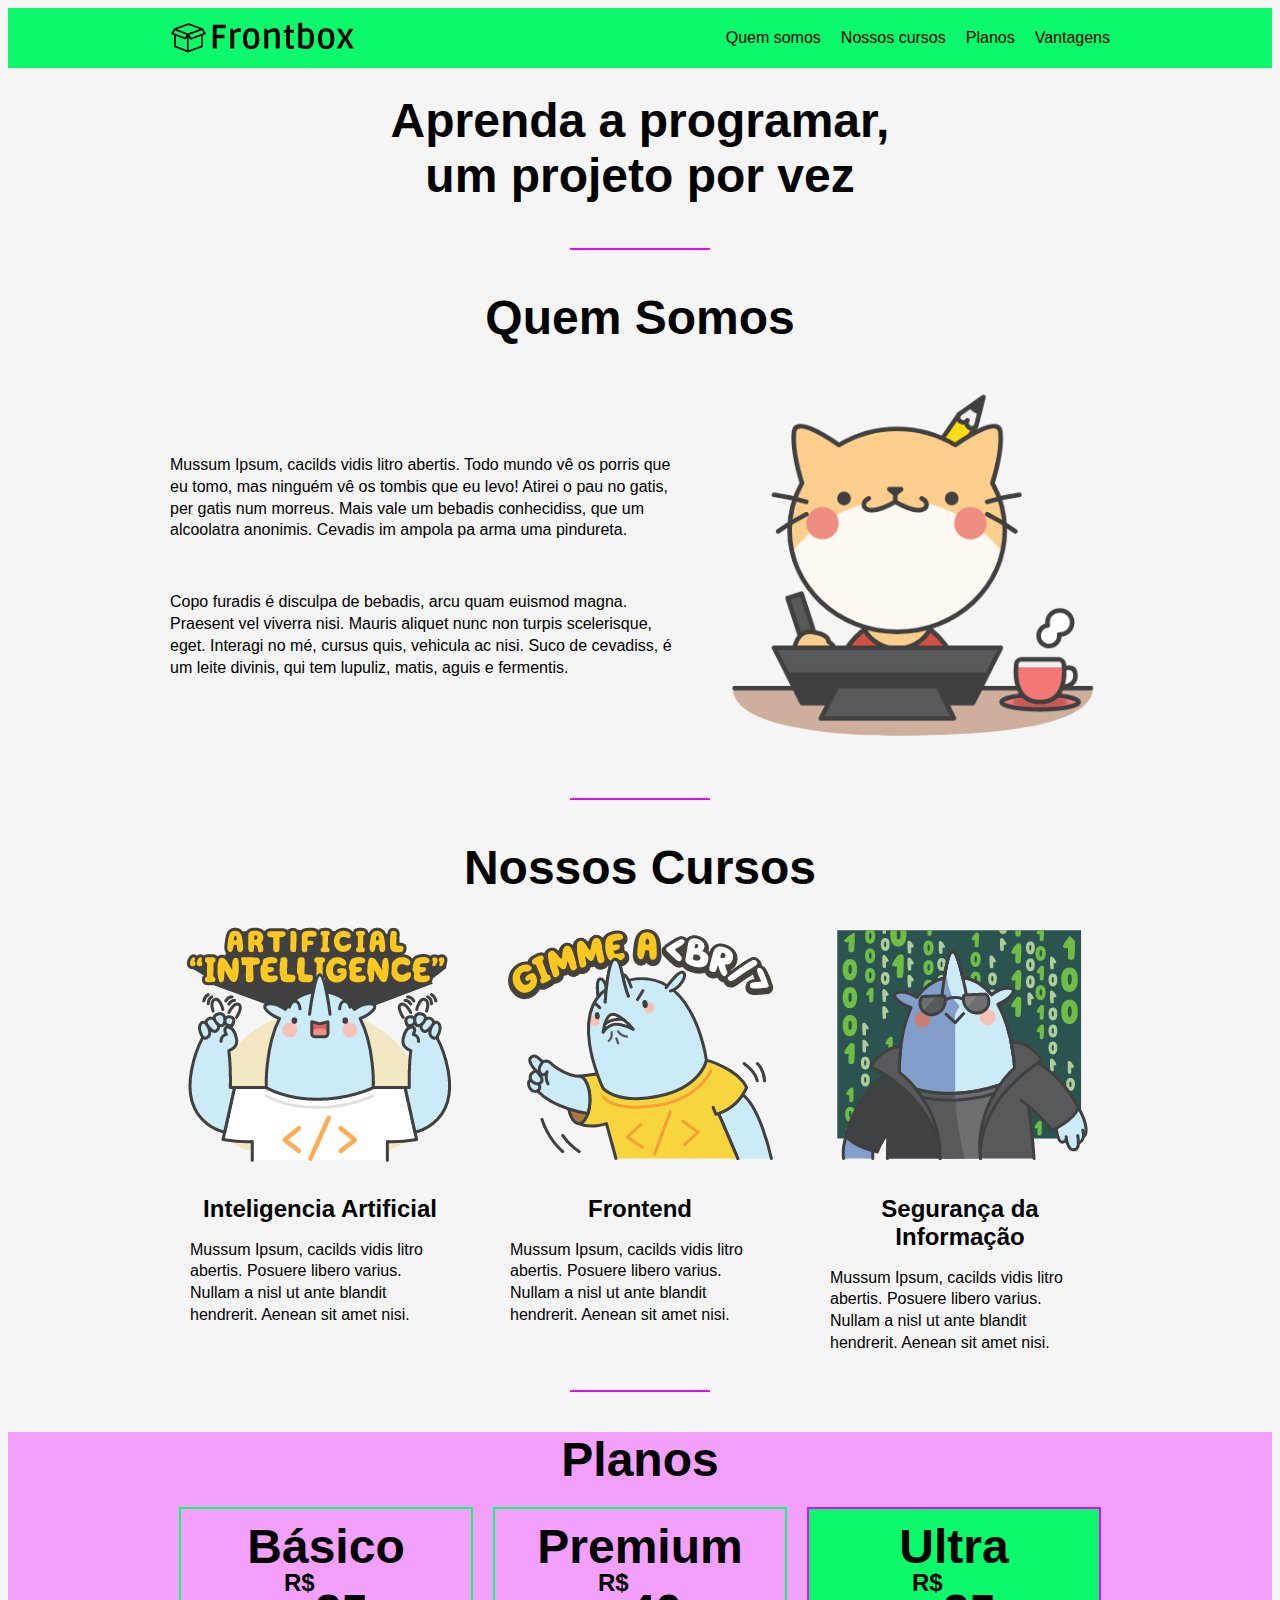
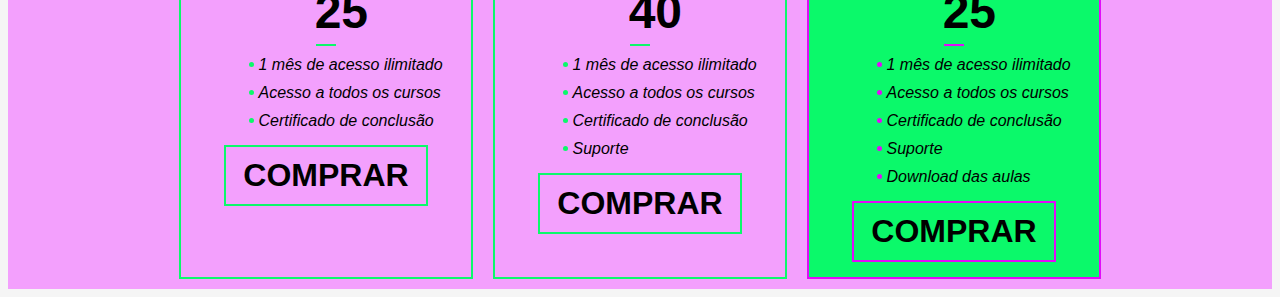
==== index.html @ e2e08525 "oh minino lindo" ====
<!DOCTYPE html>
<html lang="en">
  <head>
    <meta charset="UTF-8" />
    <meta name="viewport" content="width=device-width, initial-scale=1.0" />
    <link rel="stylesheet" href="style.css" />
    <title>FrontBox</title>
  </head>
  <body>
    <header>
      <div class="menu-bg">
        <div class="menu">
          <div class="menu__logo">
            <a href="index.html"><img src="img/logo.png" alt="logo" /></a>
          </div>
          <!--menu__logo-->
          <nav class="nav">
            <ul class="nav__list">
              <li>
                <a href="#somos" class="nav__link"> Quem somos </a>
              </li>
              <li><a href="#cursos" class="nav__link"> Nossos cursos </a></li>
              <li><a href="#planos" class="nav__link"> Planos </a></li>
              <li><a href="#vantagens" class="nav__link"> Vantagens </a></li>
            </ul>
          </nav>
        </div>
        <!--menu de fato-->
      </div>
      <!--menu inicial bg-->

      <h1 class="intro">
        Aprenda a programar, <br />
        um projeto por vez
      </h1>
    </header>
    <hr />
    <section class="somos" id="somos">
      <h2 class="section__titulo">Quem Somos</h2>
      <div class="somos-c">
        <div class="somos-c__texto">
          <p>
            Mussum Ipsum, cacilds vidis litro abertis. Todo mundo vê os porris
            que eu tomo, mas ninguém vê os tombis que eu levo! Atirei o pau no
            gatis, per gatis num morreus. Mais vale um bebadis conhecidiss, que
            um alcoolatra anonimis. Cevadis im ampola pa arma uma pindureta.
          </p>
          <br />
          <p>
            Copo furadis é disculpa de bebadis, arcu quam euismod magna.
            Praesent vel viverra nisi. Mauris aliquet nunc non turpis
            scelerisque, eget. Interagi no mé, cursus quis, vehicula ac nisi.
            Suco de cevadiss, é um leite divinis, qui tem lupuliz, matis, aguis
            e fermentis.
          </p>
        </div>
        <!--somos-c__texto-->
        <div class="somos-c__img">
          <img src="img/somos.png" alt="Quem Somos" />
        </div>
        <!--.somos-c__img-->
      </div>
      <!--somos-c-->
    </section>
    <!--.somos-->
    <hr />

    <section class="cursos" id="cursos">
      <h2 class="section__titulo">Nossos Cursos</h2>
      <div class="cursos-c">
        <div class="curso">
          <img
            src="img/ai.png"
            alt="Inteligência Artificial"
            class="curso__img"
          />
          <h3 class="curso__titulo">Inteligencia Artificial</h3>
          <p class="curso__descricao">
            Mussum Ipsum, cacilds vidis litro abertis. Posuere libero varius.
            Nullam a nisl ut ante blandit hendrerit. Aenean sit amet nisi.
          </p>
        </div>
        <div class="curso">
          <img src="img/front.png" alt="Frontend" class="curso__img" />
          <h3 class="curso__titulo">Frontend</h3>
          <p class="curso__descricao">
            Mussum Ipsum, cacilds vidis litro abertis. Posuere libero varius.
            Nullam a nisl ut ante blandit hendrerit. Aenean sit amet nisi.
          </p>
        </div>
        <div class="curso">
          <img
            src="img/seguranca.png"
            alt="Segurança da Informação"
            class="curso__img"
          />
          <h3 class="curso__titulo">Segurança da Informação</h3>
          <p class="curso__descricao">
            Mussum Ipsum, cacilds vidis litro abertis. Posuere libero varius.
            Nullam a nisl ut ante blandit hendrerit. Aenean sit amet nisi.
          </p>
        </div>
      </div>
      <!--cursos-c-->
    </section>
    <!--.cursos-->
    <hr />

    <section class="planos" id="planos">
      <h2 class="section__titulo">Planos</h2>

      <div class="planos-c">
        <div class="plano">
          <h2 class="plano__titulo">Básico</h2>
          <span class="plano__preco"><sup>R$</sup>25</span>
          <hr class="plano__divisor" />
          <ul class="plano-lista">
            <li class="plano-lista__item">1 mês de acesso ilimitado</li>
            <li class="plano-lista__item">Acesso a todos os cursos</li>
            <li class="plano-lista__item">Certificado de conclusão</li>
          </ul>
          <a href="#" class="plano__btn-comprar">Comprar</a>
        </div>

        <div class="plano">
          <h2 class="plano__titulo">Premium</h2>
          <span class="plano__preco"><sup>R$</sup>40</span>
          <hr class="plano__divisor" />
          <ul class="plano-lista">
            <li class="plano-lista__item">1 mês de acesso ilimitado</li>
            <li class="plano-lista__item">Acesso a todos os cursos</li>
            <li class="plano-lista__item">Certificado de conclusão</li>
            <li class="plano-lista__item">Suporte</li>
          </ul>
          <a href="#" class="plano__btn-comprar">Comprar</a>
        </div>

        <div class="plano">
          <h2 class="plano__titulo">Ultra</h2>
          <span class="plano__preco"><sup>R$</sup>25</span>
          <hr class="plano__divisor" />
          <ul class="plano-lista">
            <li class="plano-lista__item">1 mês de acesso ilimitado</li>
            <li class="plano-lista__item">Acesso a todos os cursos</li>
            <li class="plano-lista__item">Certificado de conclusão</li>
            <li class="plano-lista__item">Suporte</li>
            <li class="plano-lista__item">Download das aulas</li>
          </ul>
          <a href="#" class="plano__btn-comprar">Comprar</a>
        </div>
      </div>
      <!--planos-c-->
    </section>
    <!--planos-->
  </body>
</html>
---- style.css ----
:root {
   --ff-primary: "Nunito", Helvetica, Arial, sans-serif;
   --clr-green-dark: #049A40;
   --clr-green-light: #0bf96a;
   --clr-pink-dark: #e10bf9;
   --clr-pink-light: #f3a0fd;
   --clr-white: #f5f5f5;
}

body{
background-color: var(--clr-white);
font-family:var(--ff-primary);
}

a,
a:hover,
a:active,
a:link,
a:visited{
text-decoration: 
none ;
color: black;
}

.menu-bg {
background-color: var(--clr-green-light);
}

.menu{
display: flex;
align-items: center;
justify-content: space-between;
max-width: 960px;
margin: 0 auto;
flex-wrap: wrap;
}

.menu__logo{
margin: 10px;

}

.nav__list{
display: flex;
flex-wrap: wrap;

}
.nav__link{
   padding: 20px 10px;
}
li {
    list-style-type: none;
  }

 .intro{
font-weight: bold;
font-size: 3rem;
text-align: center;
margin: 0 auto;
padding: 25px 0;

 } 

hr{
    border: none;
    background-color:var(--clr-pink-dark) ;
    height: 2px;
    width: 140px;
    margin: 20px auto;
}

p{
line-height: 21.82px;
padding: 0 10px;

}

.section__titulo{
   text-align: center;
   font-size: 3rem;
   margin-bottom: 10px;
}

img{
   display: block;
   max-width: 100%;
}

.somos{
   max-width: 960px;
   margin: 0 auto;
}

.somos-c{
   display: flex;
   flex-wrap: wrap;
   align-items: center;
}

.somos-c__texto{
flex:  6 1 160px;
}

.somos-c__img{
   flex: 1 1 360px;
}

.cursos{
   max-width: 960px;
   margin: 0 auto;
}

.cursos-c{
   display: flex;
   flex-wrap: wrap;
   justify-content: center;
}
.curso{
   width: 280px;
   margin: 0 20px;
}
.curso__titulo{
   font-size: 1.5rem;
   text-align: center;
   margin: 10px 0 5px 0;
}

.planos{
   background-color: var(--clr-pink-light);

}
.planos-c{
   max-width: 960px;
   margin: 0 auto;
   display: flex;
   flex-wrap: wrap;
   justify-content: center;
}
.plano{
   width: 290px;
   margin: 10px;
   border: 2px solid var(--clr-green-light);
}
.plano__titulo{
   font-size: 3rem;
   font-weight: bold;
   text-align: center;
   margin: 10px auto;
}

.plano__preco{
   font-size: 3rem;
   display: block;
   text-align: center;
   font-weight: bold;
}

.plano__preco sup{
   position: relative;
   font-size: 1.5rem;
   top: -20px;
}
.plano__divisor{
   background-color: var(--clr-green-light);
   width: 20px;
   margin:5px auto;
}
.plano-lista{
   max-width: 195px;
   margin: 0 auto;
}
.plano-lista__item{
   margin: 10px 0;
   font-style: italic;
   display: flex;
   align-items: center;
}
.plano-lista__item::before{
   content: "";
   display: block;
   width: 5px;
   height: 5px;
   background-color: var(--clr-green-light);
   border-radius: 5px;
   margin-right: 5px;
}
.plano__btn-comprar{
   display: block;
   max-width: 180px;
   font-size: 2rem;
   font-weight: bold;
   margin: 15px auto;
   padding: 10px;
   text-align: center;
   text-transform: uppercase;
   border: 2px solid var(--clr-green-light);
}

.plano:last-child{
   background-color: var(--clr-green-light);
}
.plano:last-child, .plano:last-child .plano__btn-comprar{
   border: 2px solid var(--clr-pink-dark)
}
.plano:last-child .plano-lista__item::before, .plano:last-child .plano__divisor{
   background: var(--clr-pink-dark);
}

@media (max-width: 800px) {
   .plano:nth-child(3){
      order: -2;
   }
   .plano:nth-child(2){
      order: -1
   }
}
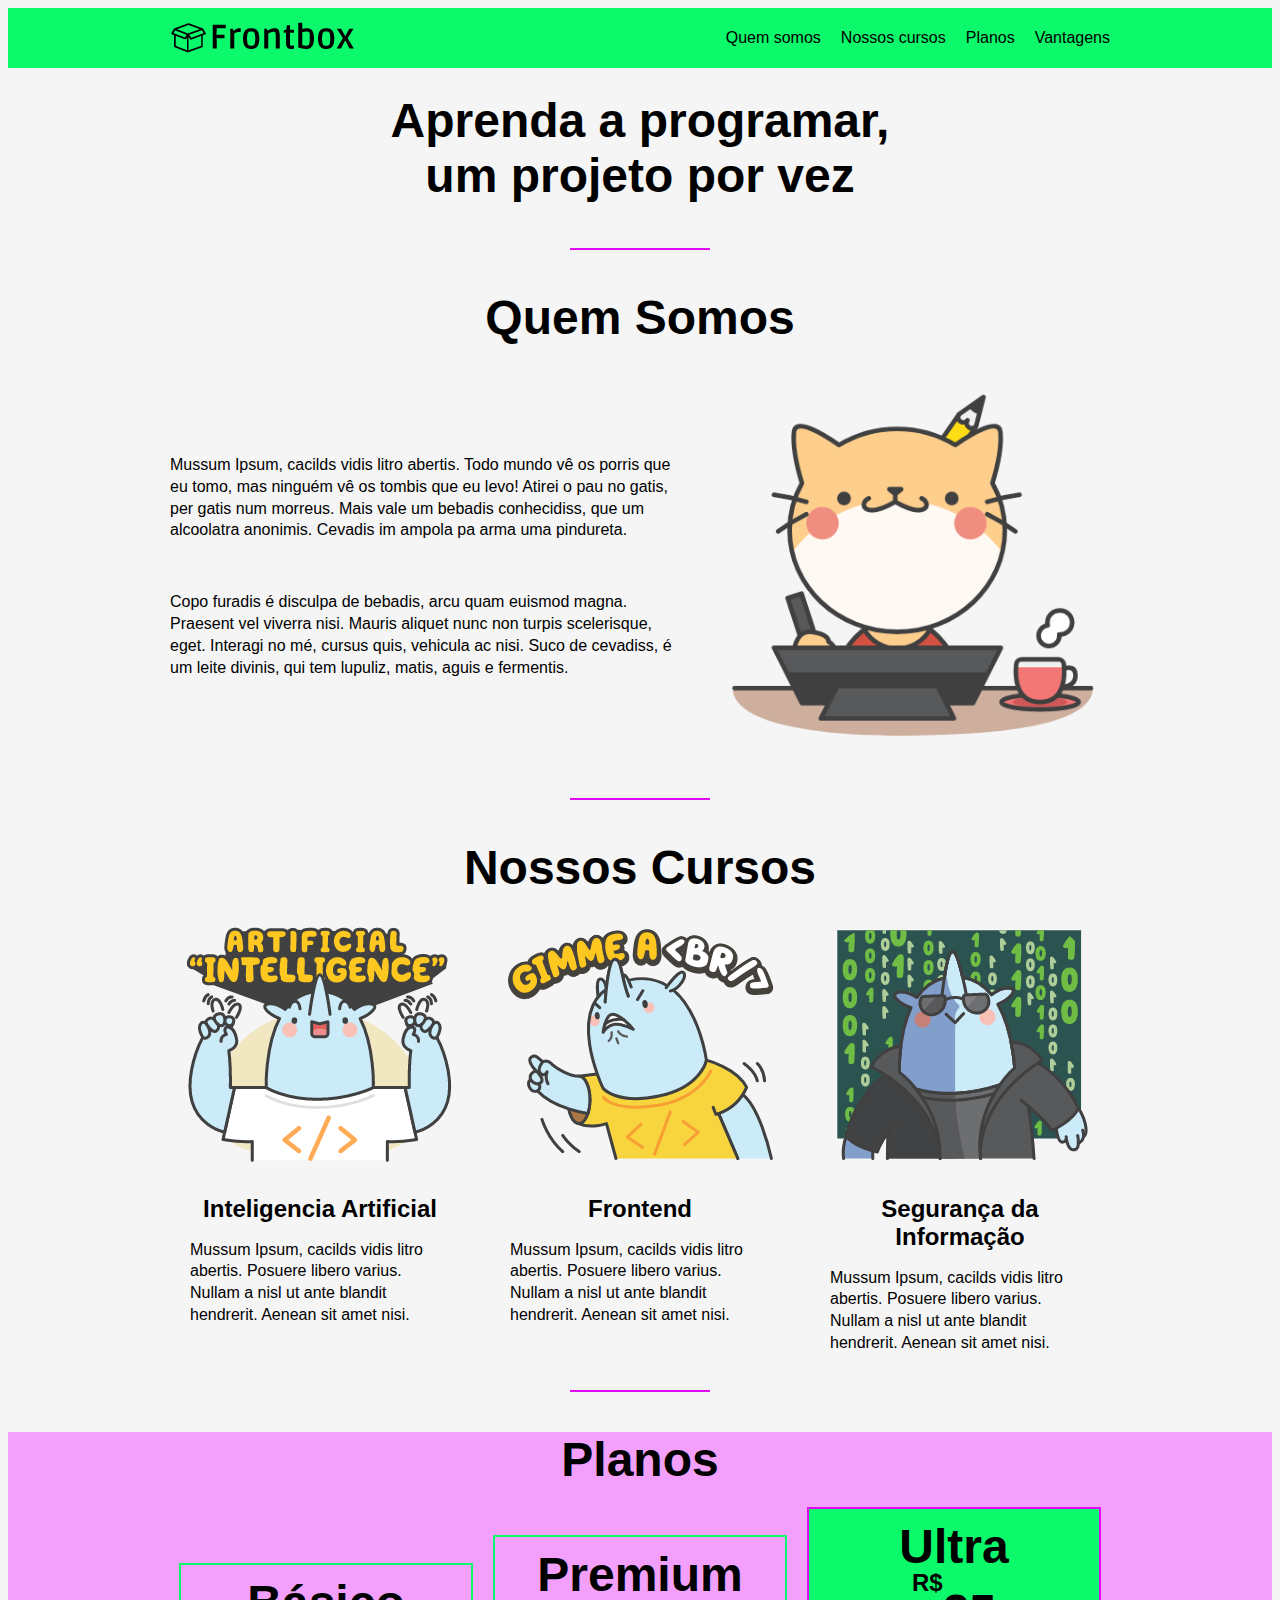
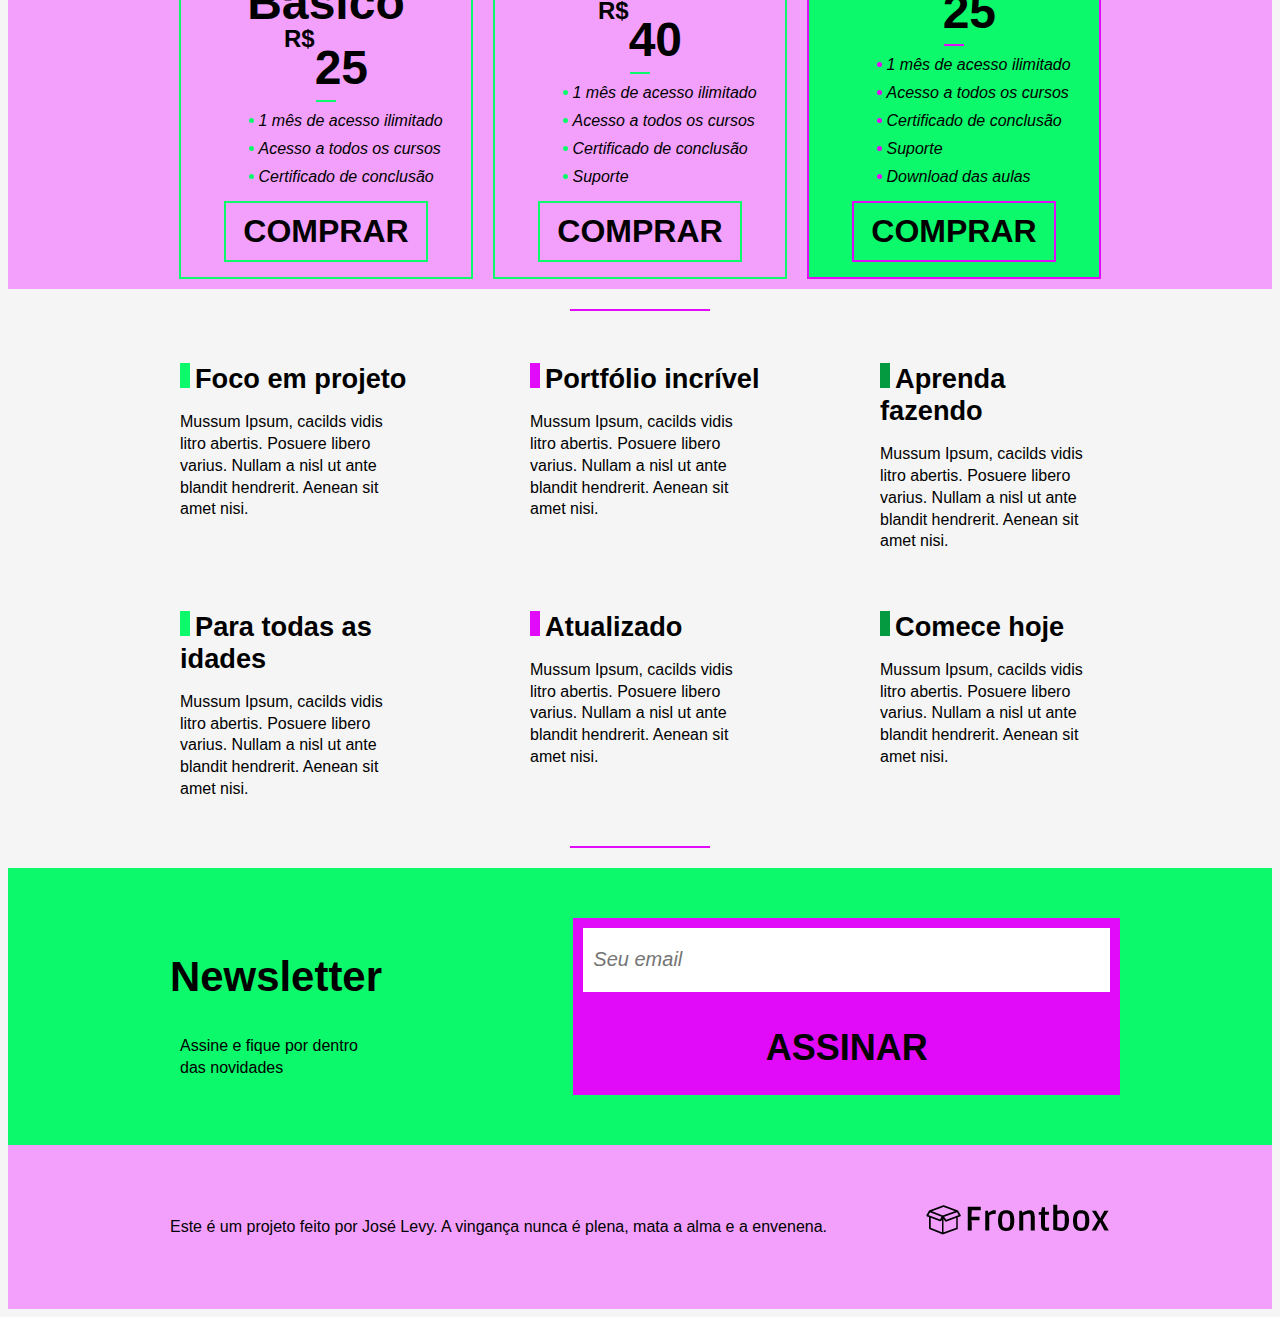
==== commit f8788cf7: "projetin finalizadun cussucesso" ====
--- a/index.html
+++ b/index.html
@@ -152,5 +152,80 @@
       <!--planos-c-->
     </section>
     <!--planos-->
+    <hr />
+
+    <section class="vantagens" id="vantagens">
+      <div class="vantagem">
+        <h2 class="vantagem__titulo">Foco em projeto</h2>
+        <p class="vantagem__descricao">
+          Mussum Ipsum, cacilds vidis litro abertis. Posuere libero varius.
+          Nullam a nisl ut ante blandit hendrerit. Aenean sit amet nisi.
+        </p>
+      </div>
+
+      <div class="vantagem">
+        <h2 class="vantagem__titulo">Portfólio incrível</h2>
+        <p class="vantagem__descricao">
+          Mussum Ipsum, cacilds vidis litro abertis. Posuere libero varius.
+          Nullam a nisl ut ante blandit hendrerit. Aenean sit amet nisi.
+        </p>
+      </div>
+
+      <div class="vantagem">
+        <h2 class="vantagem__titulo">Aprenda fazendo</h2>
+        <p class="vantagem__descricao">
+          Mussum Ipsum, cacilds vidis litro abertis. Posuere libero varius.
+          Nullam a nisl ut ante blandit hendrerit. Aenean sit amet nisi.
+        </p>
+      </div>
+
+      <div class="vantagem">
+        <h2 class="vantagem__titulo">Para todas as idades</h2>
+        <p class="vantagem__descricao">
+          Mussum Ipsum, cacilds vidis litro abertis. Posuere libero varius.
+          Nullam a nisl ut ante blandit hendrerit. Aenean sit amet nisi.
+        </p>
+      </div>
+
+      <div class="vantagem">
+        <h2 class="vantagem__titulo">Atualizado</h2>
+        <p class="vantagem__descricao">
+          Mussum Ipsum, cacilds vidis litro abertis. Posuere libero varius.
+          Nullam a nisl ut ante blandit hendrerit. Aenean sit amet nisi.
+        </p>
+      </div>
+
+      <div class="vantagem">
+        <h2 class="vantagem__titulo">Comece hoje</h2>
+        <p class="vantagem__descricao">
+          Mussum Ipsum, cacilds vidis litro abertis. Posuere libero varius.
+          Nullam a nisl ut ante blandit hendrerit. Aenean sit amet nisi.
+        </p>
+      </div>
+    </section>
+    <!--vantagens-->
+    <hr />
+
+    <section class="newsletter">
+      <div class="newsletter-c">
+        <div class="newsletter-info">
+          <h2 class="newsletter-info__titulo"> Newsletter</h2>
+          <p class="newsletter-info__descricao"> Assine e fique por dentro <br> das novidades</p>
+
+        </div>
+        <form action="" class="newsletter-form">
+          <input type="text" placeholder="Seu email" class="newsletter-form__input">
+          <button type="submit" class="newsletter-form__submit">Assinar</button>
+        </form>
+
+      </div>
+
+    </section>
+    <footer class="footer">
+      <p class="footer__copyright">Este é um projeto feito por José Levy. A vingança nunca é plena, mata a alma e a envenena.</p>
+<a href="index.html">
+  <img src="img/logo.png" alt="Frontbox" class="footer__logo">
+</a>
+    </footer>
   </body>
 </html>
--- a/style.css
+++ b/style.css
@@ -6,7 +6,9 @@
    --clr-pink-light: #f3a0fd;
    --clr-white: #f5f5f5;
 }
-
+html{
+   scroll-behavior: smooth;
+}
 body{
 background-color: var(--clr-white);
 font-family:var(--ff-primary);
@@ -135,6 +137,7 @@
    display: flex;
    flex-wrap: wrap;
    justify-content: center;
+   align-items: flex-end;
 }
 .plano{
    width: 290px;
@@ -213,4 +216,109 @@
    .plano:nth-child(2){
       order: -1
    }
+}
+.vantagens{
+   max-width: 960px;
+   margin: 0 auto;
+   display: flex;
+   flex-wrap: wrap;
+   justify-content: space-between;
+}
+.vantagem{
+   max-width: 240px;
+   margin: 10px;
+
+}
+.vantagem__titulo{
+   font-size: 1.7rem;
+   margin-bottom: 5px;
+   margin-left: 10px;
+   
+}
+.vantagem__titulo::before{
+   content: "";
+   display: inline-block;
+   width: 10px;
+   height: 25px;
+   margin-right: 5px; 
+}
+.vantagem:nth-of-type(3n+1) .vantagem__titulo::before{
+   background: var(--clr-green-light);}
+
+.vantagem:nth-of-type(3n+2) .vantagem__titulo::before{
+   background: var(--clr-pink-dark);
+}
+.vantagem:nth-of-type(3n+3) .vantagem__titulo::before{
+   background: var(--clr-green-dark);
+}
+
+   
+@media (max-width:800px){
+   .vantagem{
+      max-width: 220px;
+   }
+}
+.newsletter{
+   background-color: var(--clr-green-light);
+}
+.newsletter-c{
+   max-width: 960px;
+   margin: 0 auto;
+   padding: 50px 0;
+   display: flex;
+   flex-wrap: wrap;
+}
+.newsletter-info{
+   flex: 1 1 260px;
+   padding-left: 10px;
+
+}
+.newsletter-info__titulo{
+   font-size: 2.62rem;
+   font-weight: bold;
+}
+.newsletter-info__descricao{
+   font-size: italic;
+}
+.newsletter-form__input{
+   flex: 3 1 260px;
+   font-size: 1.25rem;
+   width: 325px;
+   color: black;
+   font-style: italic;
+   font-family: var(--ff-primary);
+   border: 10px solid var(--clr-pink-dark);
+   padding: 10px;
+   margin: 0;
+   border-radius: 0;
+}
+.newsletter-form__submit{
+   flex: 1 1 260px;
+   width: 192px;
+   font-family: var(--ff-primary);
+   font-size: 2.25rem;
+   font-weight: bold;
+background: var(--clr-pink-dark);
+   text-transform: uppercase;
+   color: black;
+   cursor: pointer;
+   border: none;
+   padding: 15px;
+
+}
+.newsletter-form{
+   flex:2 1 260px ;
+   display: flex;
+   flex-wrap: wrap;
+}
+.footer{
+   background-color: var(--clr-pink-light);
+   display: flex;
+   flex-wrap: wrap;
+   justify-content: space-between;
+   padding: 55px calc((100% - 960px) / 2);
+}
+.footer__copyright, .footer__logo{
+padding-left: 10px;
+padding-right: 10px;
 }